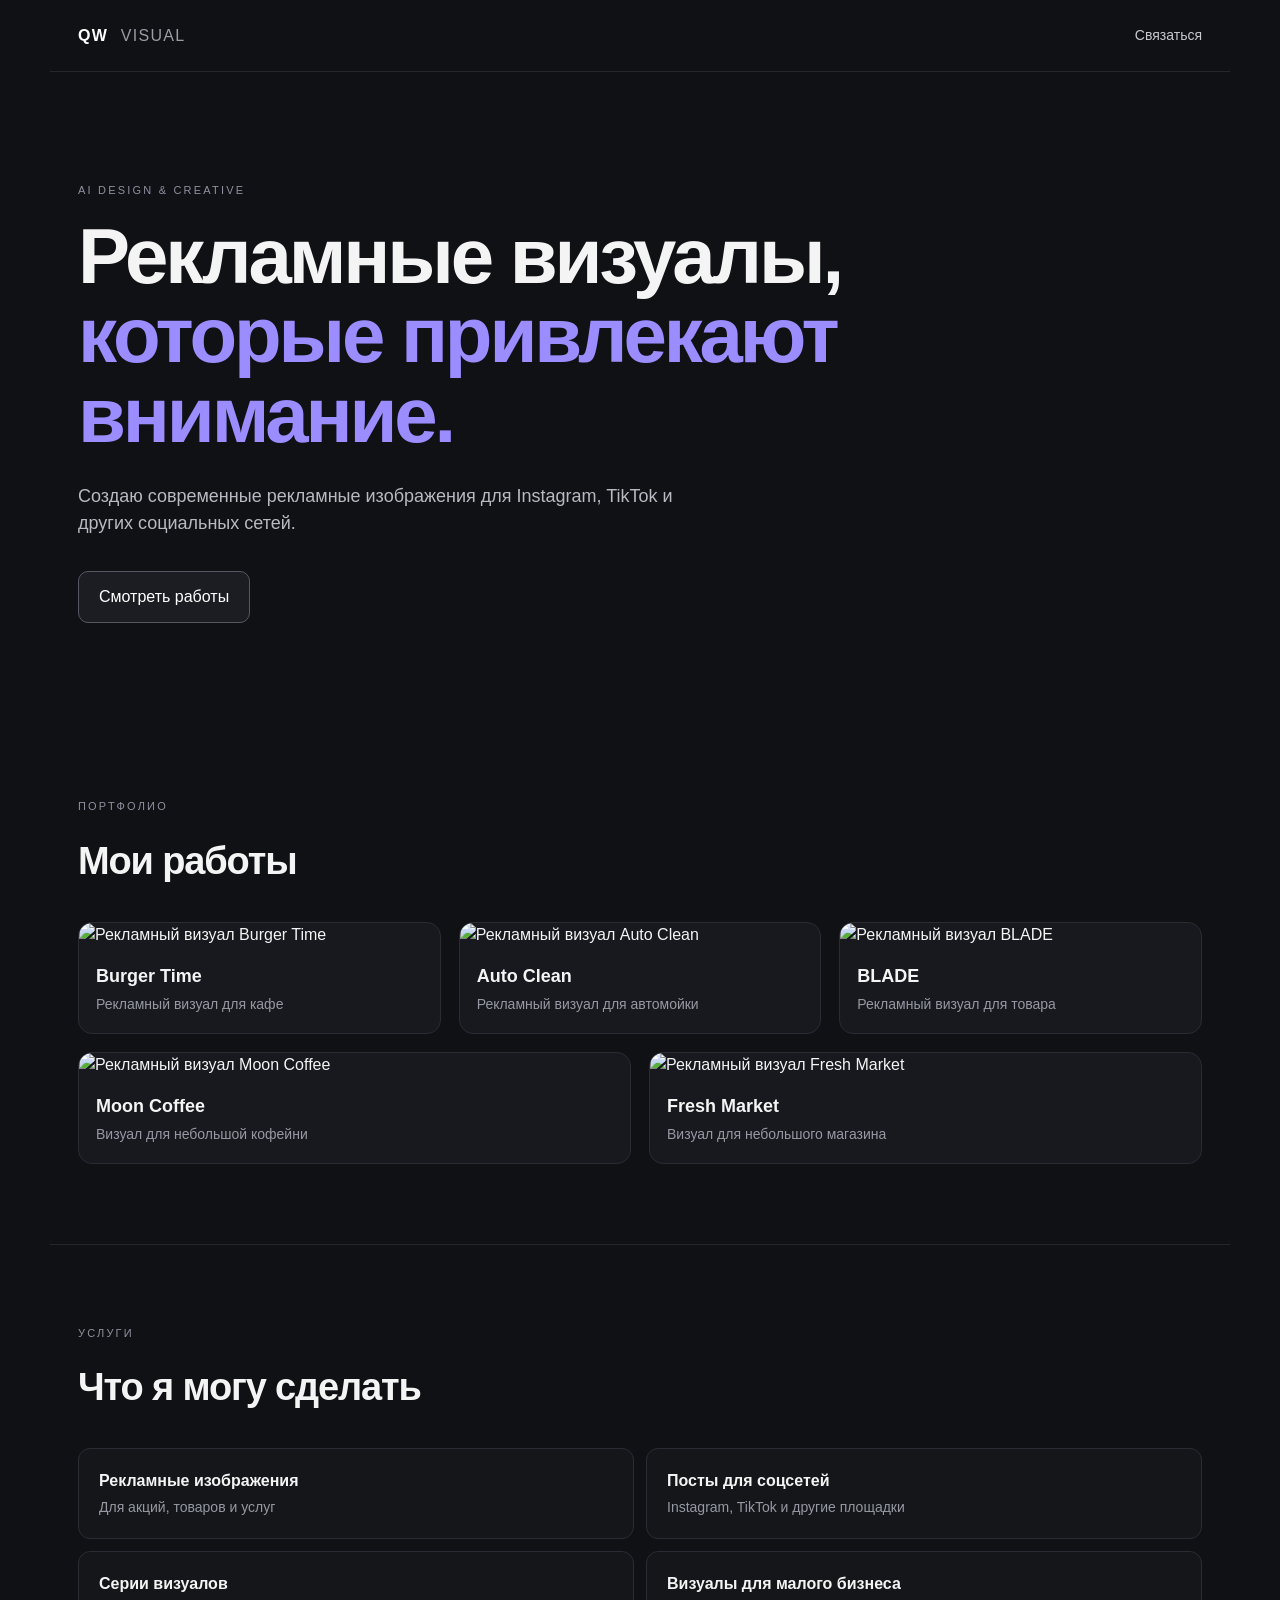
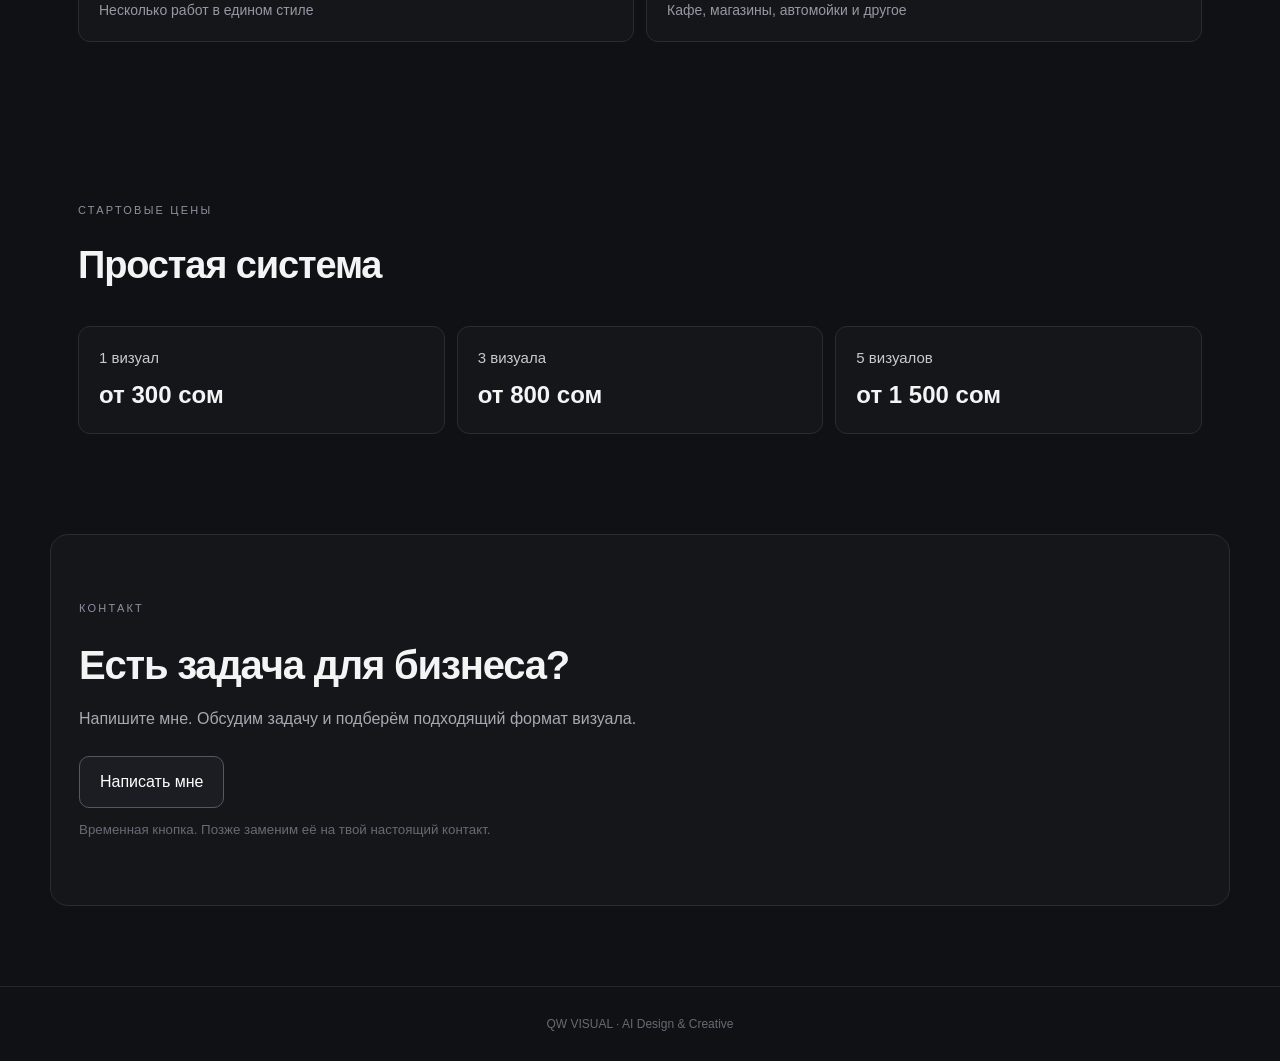
==== index.html @ 050caee1 "Add files via upload" ====
<!doctype html>
<html lang="ru">
<head>
  <meta charset="utf-8">
  <meta name="viewport" content="width=device-width, initial-scale=1">
  <title>QW VISUAL — рекламные визуалы</title>
  <meta name="description" content="QW VISUAL — рекламные визуалы для малого бизнеса и социальных сетей.">
  <link rel="stylesheet" href="style.css">
</head>
<body>
  <header class="nav">
    <a class="brand" href="#">QW <span>VISUAL</span></a>
    <a class="nav-link" href="#contacts">Связаться</a>
  </header>

  <main>
    <section class="hero">
      <p class="eyebrow">AI DESIGN & CREATIVE</p>
      <h1>Рекламные визуалы,<br><span>которые привлекают внимание.</span></h1>
      <p class="hero-text">Создаю современные рекламные изображения для Instagram, TikTok и других социальных сетей.</p>
      <a class="button" href="#works">Смотреть работы</a>
    </section>

    <section id="works" class="section">
      <div class="section-head">
        <p class="eyebrow">ПОРТФОЛИО</p>
        <h2>Мои работы</h2>
      </div>

      <div class="grid">
        <article class="card">
          <img src="images/01_burger_time.png" alt="Рекламный визуал Burger Time">
          <div class="card-info"><h3>Burger Time</h3><p>Рекламный визуал для кафе</p></div>
        </article>
        <article class="card">
          <img src="images/02_auto_clean.png" alt="Рекламный визуал Auto Clean">
          <div class="card-info"><h3>Auto Clean</h3><p>Рекламный визуал для автомойки</p></div>
        </article>
        <article class="card">
          <img src="images/03_blade.png" alt="Рекламный визуал BLADE">
          <div class="card-info"><h3>BLADE</h3><p>Рекламный визуал для товара</p></div>
        </article>
        <article class="card vertical">
          <img src="images/04_moon_coffee.png" alt="Рекламный визуал Moon Coffee">
          <div class="card-info"><h3>Moon Coffee</h3><p>Визуал для небольшой кофейни</p></div>
        </article>
        <article class="card vertical">
          <img src="images/05_fresh_market.png" alt="Рекламный визуал Fresh Market">
          <div class="card-info"><h3>Fresh Market</h3><p>Визуал для небольшого магазина</p></div>
        </article>
      </div>
    </section>

    <section class="section services">
      <div class="section-head">
        <p class="eyebrow">УСЛУГИ</p>
        <h2>Что я могу сделать</h2>
      </div>
      <div class="service-grid">
        <div><strong>Рекламные изображения</strong><span>Для акций, товаров и услуг</span></div>
        <div><strong>Посты для соцсетей</strong><span>Instagram, TikTok и другие площадки</span></div>
        <div><strong>Серии визуалов</strong><span>Несколько работ в едином стиле</span></div>
        <div><strong>Визуалы для малого бизнеса</strong><span>Кафе, магазины, автомойки и другое</span></div>
      </div>
    </section>

    <section class="section prices">
      <div class="section-head">
        <p class="eyebrow">СТАРТОВЫЕ ЦЕНЫ</p>
        <h2>Простая система</h2>
      </div>
      <div class="price-grid">
        <div><span class="price-label">1 визуал</span><strong>от 300 сом</strong></div>
        <div><span class="price-label">3 визуала</span><strong>от 800 сом</strong></div>
        <div><span class="price-label">5 визуалов</span><strong>от 1 500 сом</strong></div>
      </div>
    </section>

    <section id="contacts" class="contact">
      <p class="eyebrow">КОНТАКТ</p>
      <h2>Есть задача для бизнеса?</h2>
      <p>Напишите мне. Обсудим задачу и подберём подходящий формат визуала.</p>
      <a class="button" href="mailto:YOUR_EMAIL@example.com">Написать мне</a>
      <small>Временная кнопка. Позже заменим её на твой настоящий контакт.</small>
    </section>
  </main>

  <footer>QW VISUAL · AI Design & Creative</footer>
</body>
</html>
---- style.css ----
*{box-sizing:border-box}html{scroll-behavior:smooth}body{margin:0;background:#101114;color:#f4f4f5;font-family:Inter,Arial,sans-serif;line-height:1.5}.nav{height:72px;display:flex;align-items:center;justify-content:space-between;max-width:1180px;margin:auto;padding:0 28px;border-bottom:1px solid #25272c}.brand{color:#fff;text-decoration:none;font-weight:700;letter-spacing:.08em}.brand span{font-weight:400;color:#9a9da6;margin-left:7px}.nav-link{color:#c8cad0;text-decoration:none;font-size:14px}.hero{max-width:1180px;margin:auto;padding:110px 28px 95px}.eyebrow{font-size:11px;letter-spacing:.2em;color:#8e91a0;margin:0 0 18px}.hero h1{font-size:clamp(42px,7vw,78px);line-height:1.02;letter-spacing:-.04em;margin:0;max-width:900px}.hero h1 span{color:#9b8cff}.hero-text{max-width:650px;color:#b8bac2;font-size:18px;margin:28px 0 34px}.button{display:inline-block;padding:13px 20px;border:1px solid #555862;border-radius:10px;color:#fff;text-decoration:none;background:#1b1d22}.button:hover{background:#24272d}.section{max-width:1180px;margin:auto;padding:80px 28px}.section-head h2{font-size:38px;letter-spacing:-.03em;margin:0 0 32px}.grid{display:grid;grid-template-columns:repeat(6,1fr);gap:18px;align-items:start}.card{grid-column:span 2;background:#17191e;border:1px solid #292c33;border-radius:14px;overflow:hidden}.card:nth-child(4){grid-column:span 3}.card:nth-child(5){grid-column:span 3}.card img{width:100%;display:block;height:auto}.card-info{padding:16px 17px 18px}.card-info h3{margin:0 0 4px;font-size:18px}.card-info p{margin:0;color:#9699a3;font-size:14px}.services{border-top:1px solid #25272c}.service-grid{display:grid;grid-template-columns:repeat(2,1fr);gap:12px}.service-grid div,.price-grid div{border:1px solid #292c33;border-radius:12px;padding:20px;background:#14161a}.service-grid strong,.service-grid span{display:block}.service-grid span{color:#9699a3;margin-top:4px;font-size:14px}.price-grid{display:grid;grid-template-columns:repeat(3,1fr);gap:12px}.price-grid span,.price-grid strong{display:block}.price-grid .price-label{color:#c8cad0;font-size:15px;margin-bottom:8px}.price-grid strong{font-size:24px;margin-top:0}.contact{max-width:1180px;margin:20px auto 80px;padding:65px 28px;border:1px solid #292c33;border-radius:18px;background:#14161a}.contact h2{font-size:40px;letter-spacing:-.03em;margin:0 0 12px}.contact p:not(.eyebrow){color:#a7a9b2;max-width:600px;margin:0 0 25px}.contact small{display:block;color:#666a74;margin-top:12px}footer{border-top:1px solid #25272c;color:#666a74;text-align:center;padding:28px;font-size:12px}@media(max-width:760px){.hero{padding-top:70px}.grid{display:block}.card{margin-bottom:16px}.service-grid,.price-grid{grid-template-columns:1fr}.section{padding-top:60px;padding-bottom:60px}.contact h2{font-size:32px}}
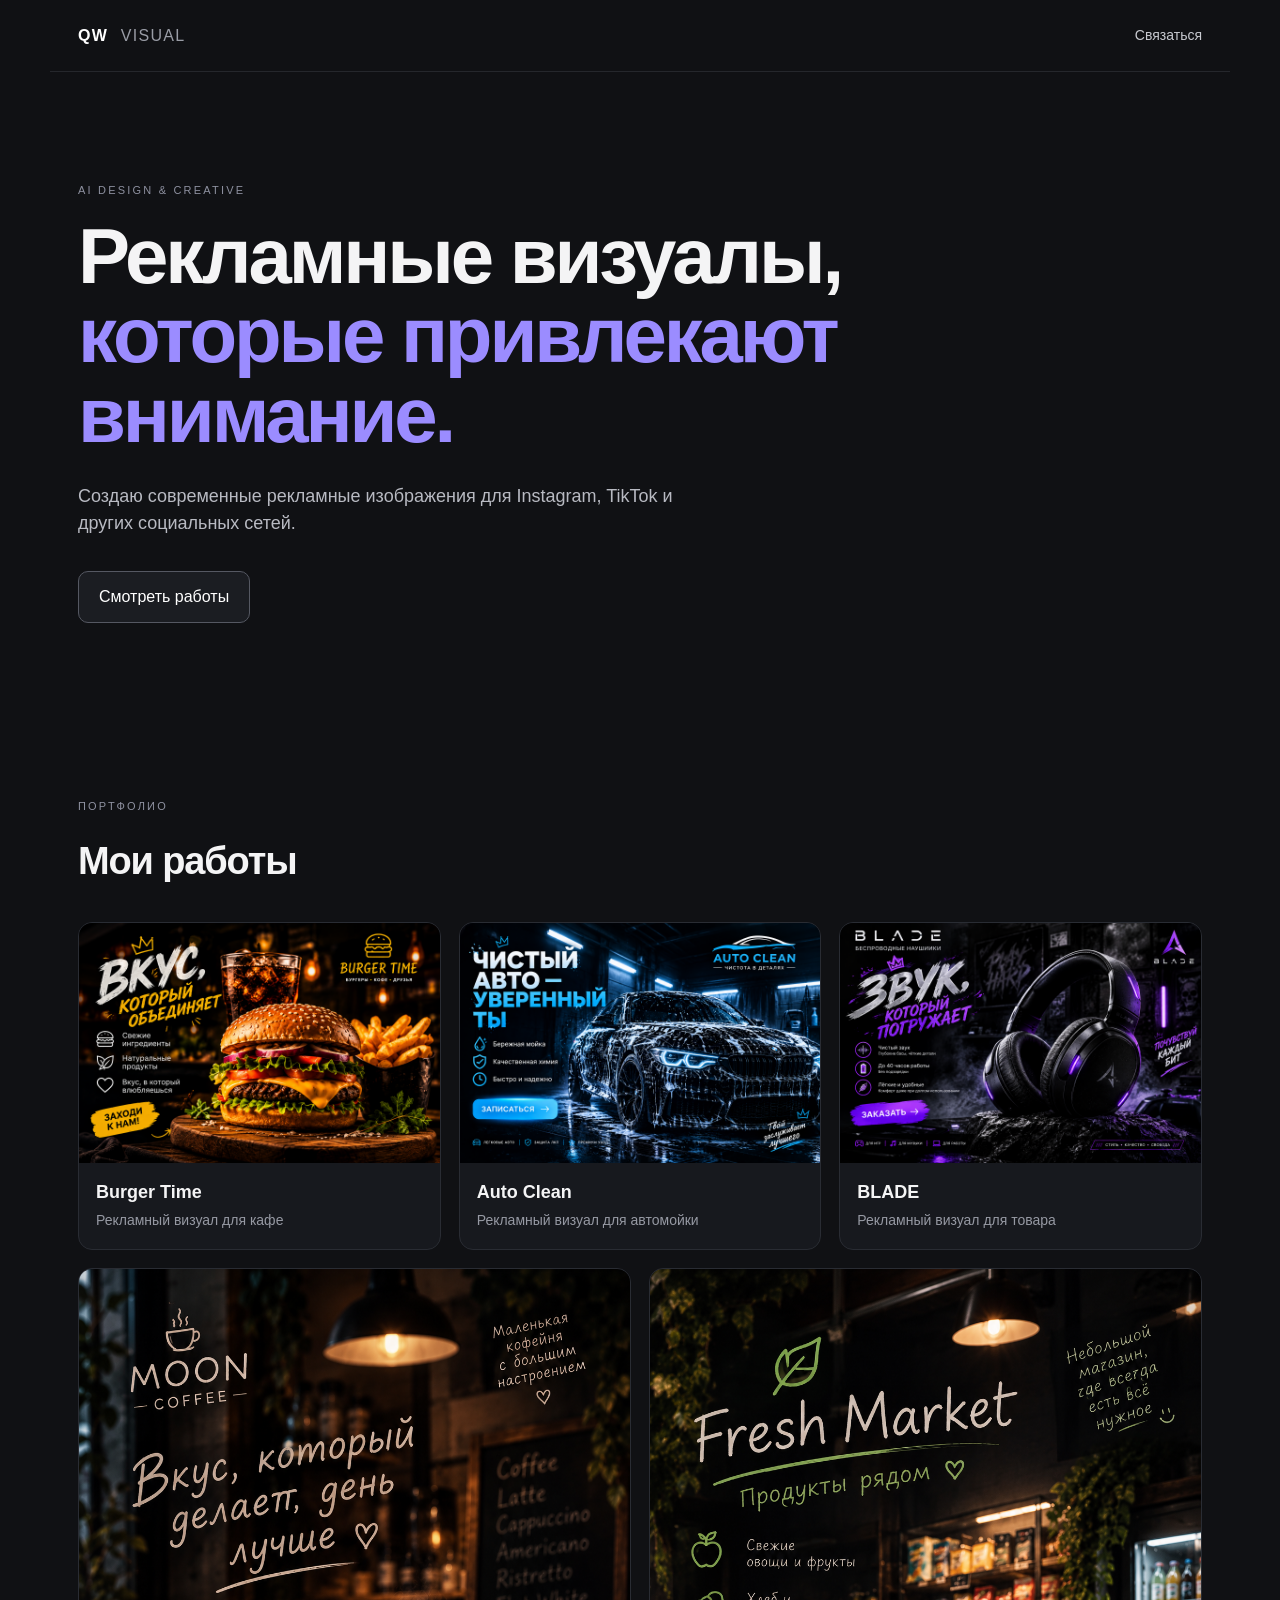
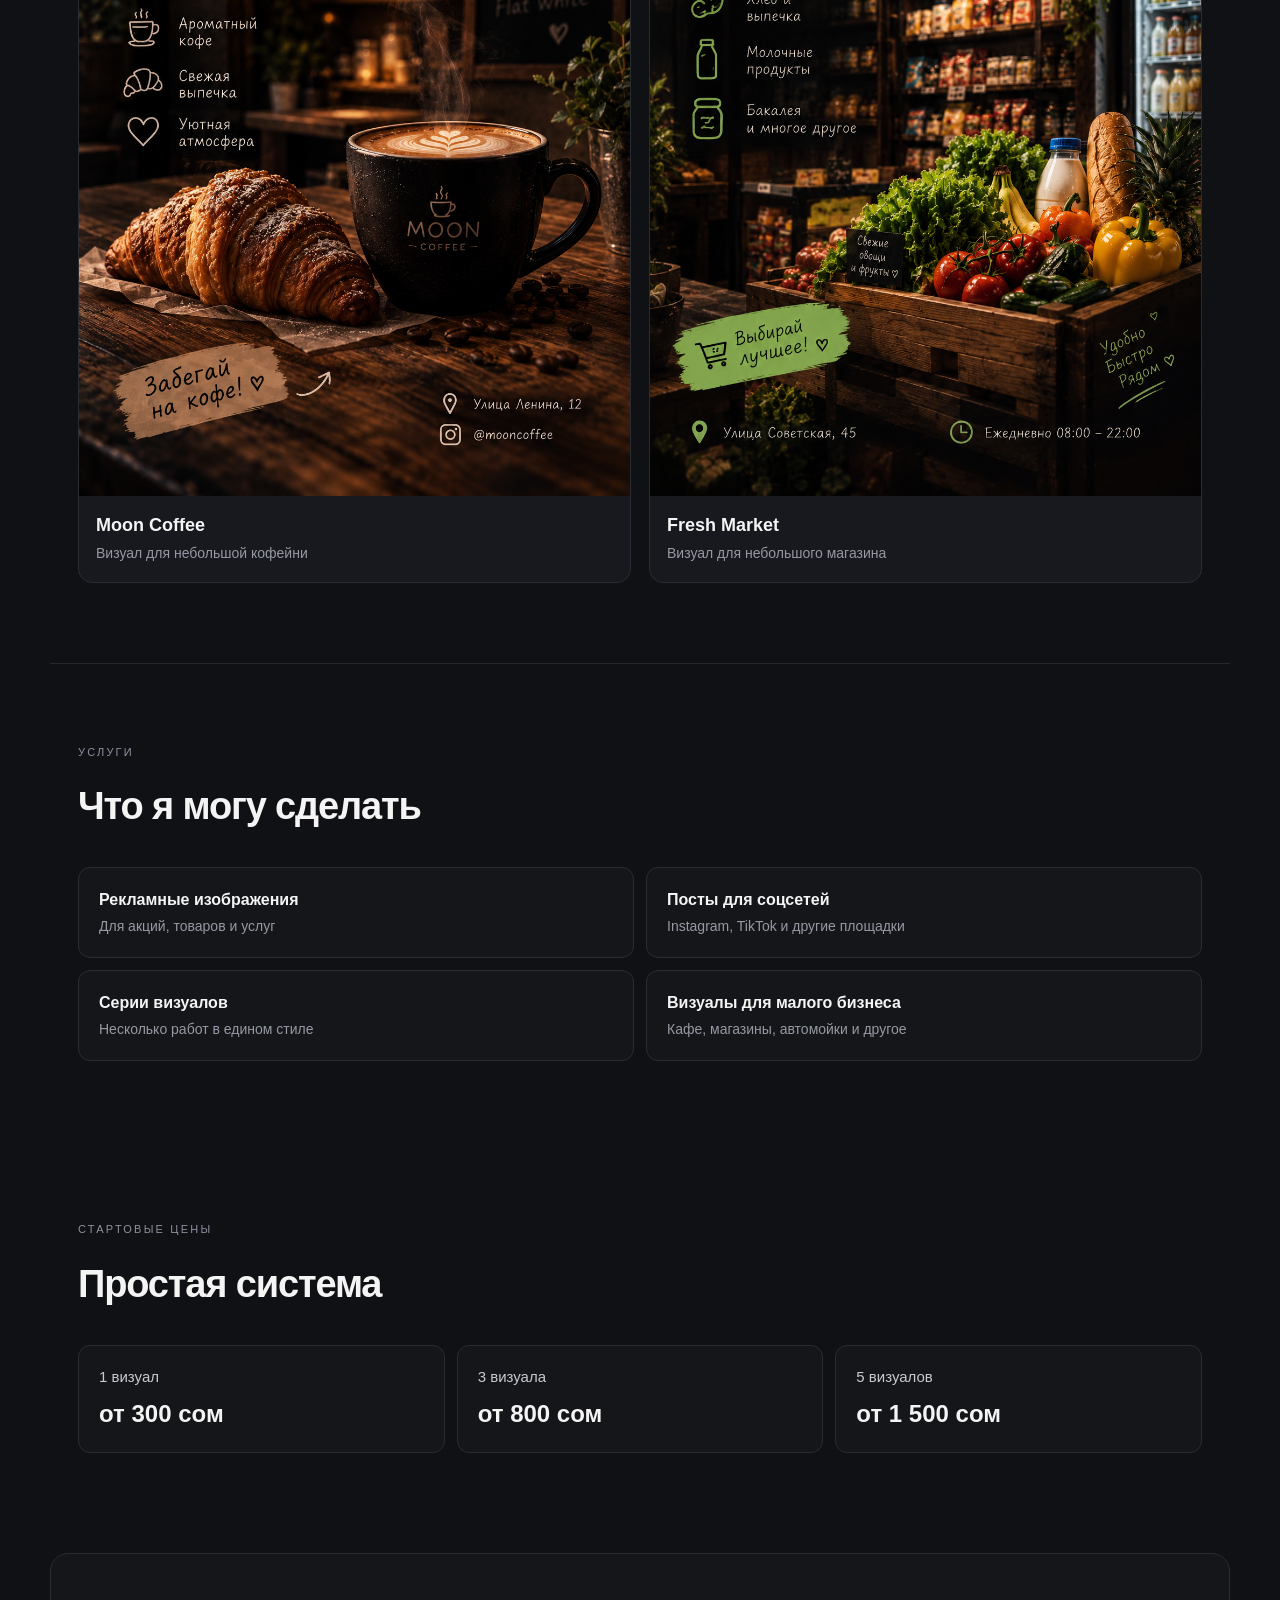
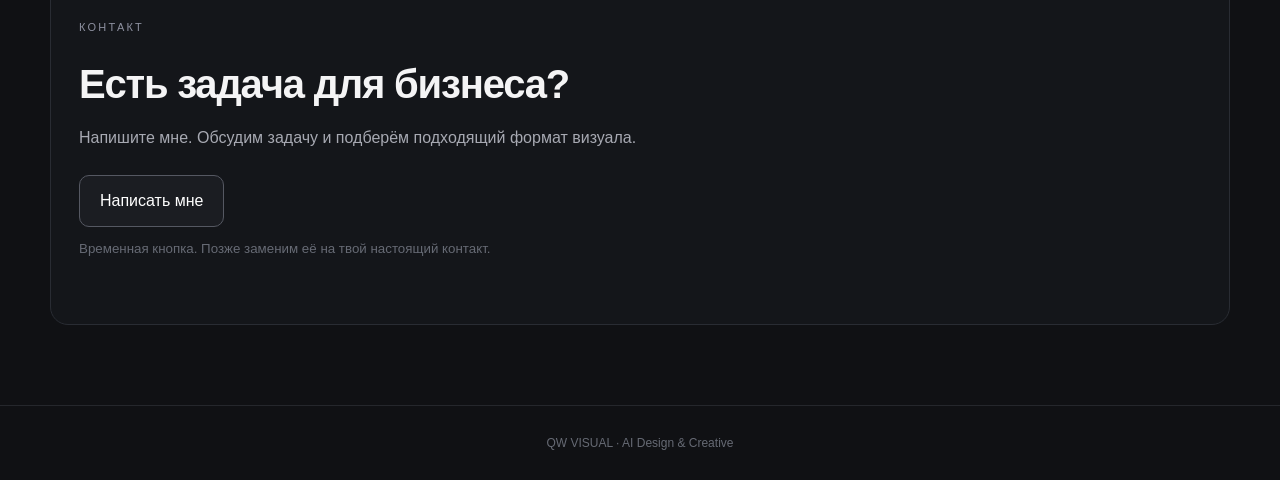
==== commit d9a6892c: "Add files via upload" ====
--- a/index.html
+++ b/index.html
@@ -29,23 +29,23 @@
 
       <div class="grid">
         <article class="card">
-          <img src="images/01_burger_time.png" alt="Рекламный визуал Burger Time">
+          <img src="01_burger_time.png" alt="Рекламный визуал Burger Time">
           <div class="card-info"><h3>Burger Time</h3><p>Рекламный визуал для кафе</p></div>
         </article>
         <article class="card">
-          <img src="images/02_auto_clean.png" alt="Рекламный визуал Auto Clean">
+          <img src="02_auto_clean.png" alt="Рекламный визуал Auto Clean">
           <div class="card-info"><h3>Auto Clean</h3><p>Рекламный визуал для автомойки</p></div>
         </article>
         <article class="card">
-          <img src="images/03_blade.png" alt="Рекламный визуал BLADE">
+          <img src="03_blade.png" alt="Рекламный визуал BLADE">
           <div class="card-info"><h3>BLADE</h3><p>Рекламный визуал для товара</p></div>
         </article>
         <article class="card vertical">
-          <img src="images/04_moon_coffee.png" alt="Рекламный визуал Moon Coffee">
+          <img src="04_moon_coffee.png" alt="Рекламный визуал Moon Coffee">
           <div class="card-info"><h3>Moon Coffee</h3><p>Визуал для небольшой кофейни</p></div>
         </article>
         <article class="card vertical">
-          <img src="images/05_fresh_market.png" alt="Рекламный визуал Fresh Market">
+          <img src="05_fresh_market.png" alt="Рекламный визуал Fresh Market">
           <div class="card-info"><h3>Fresh Market</h3><p>Визуал для небольшого магазина</p></div>
         </article>
       </div>
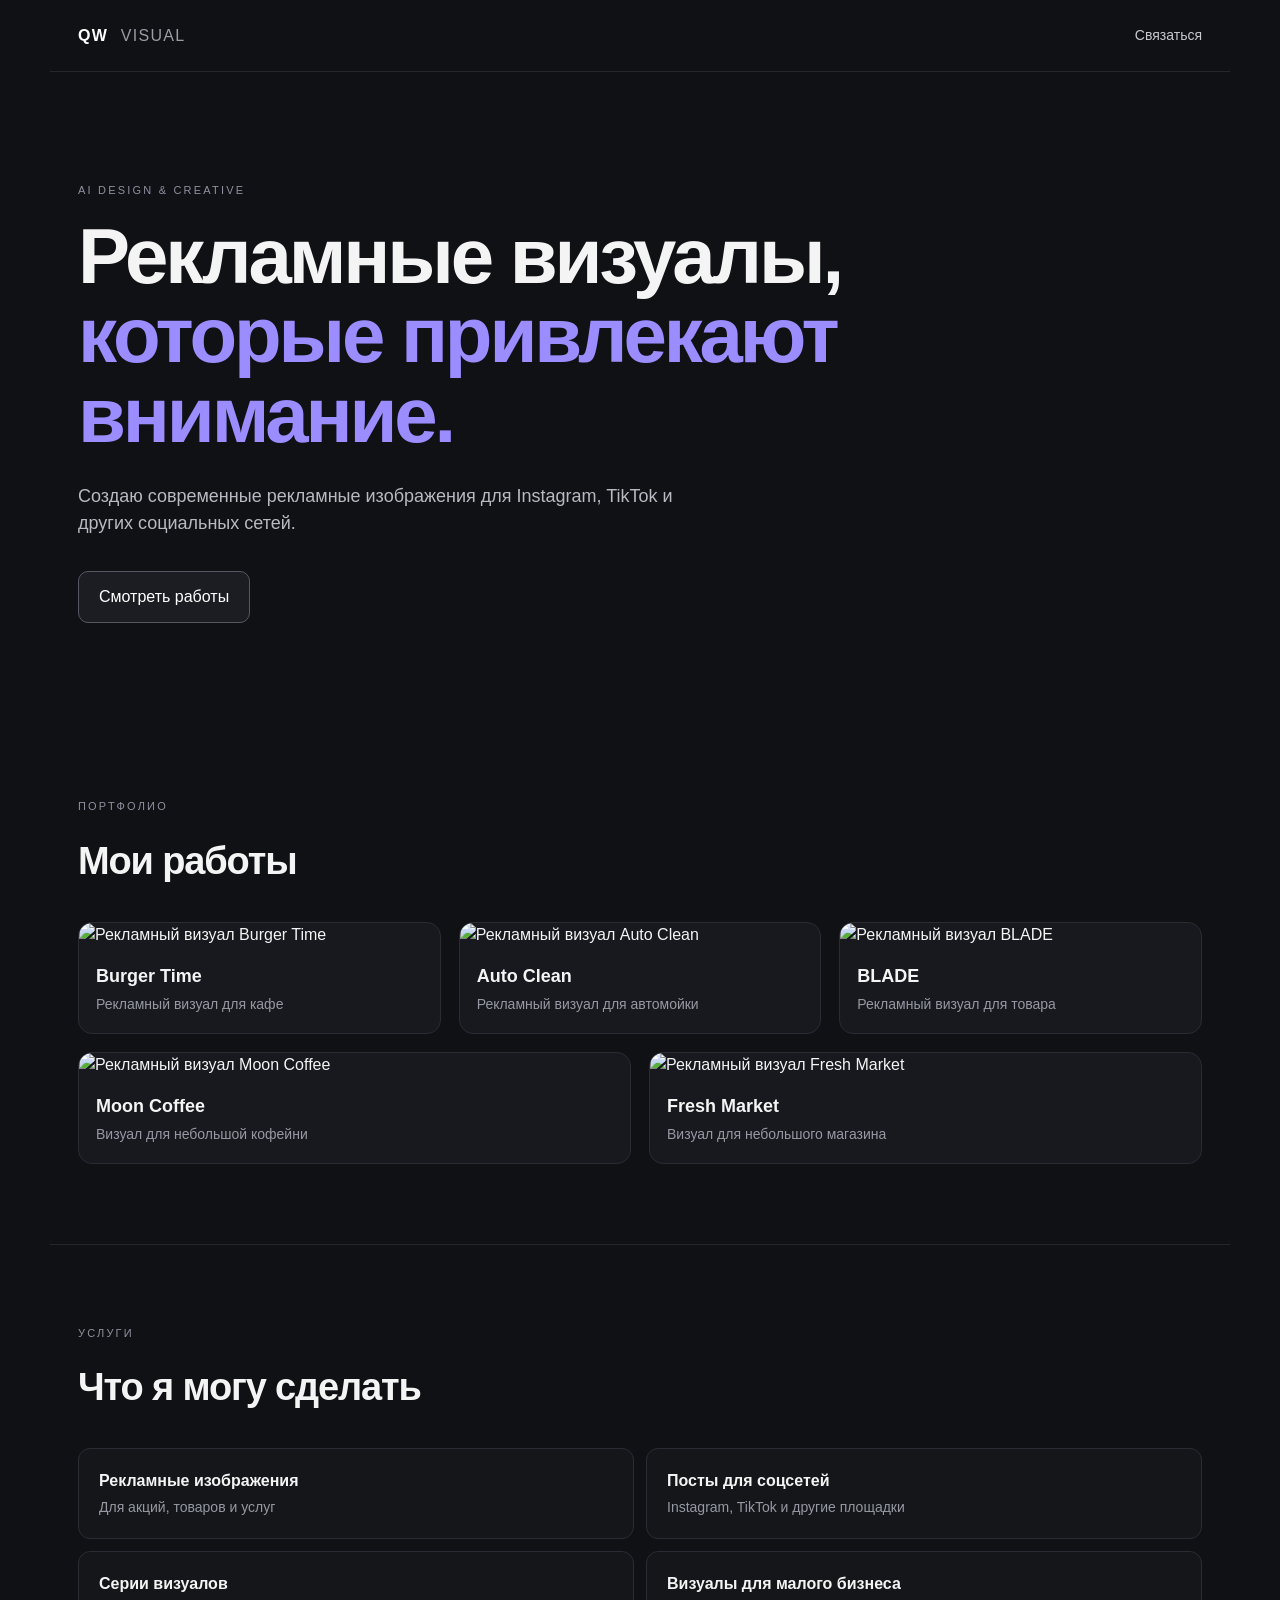
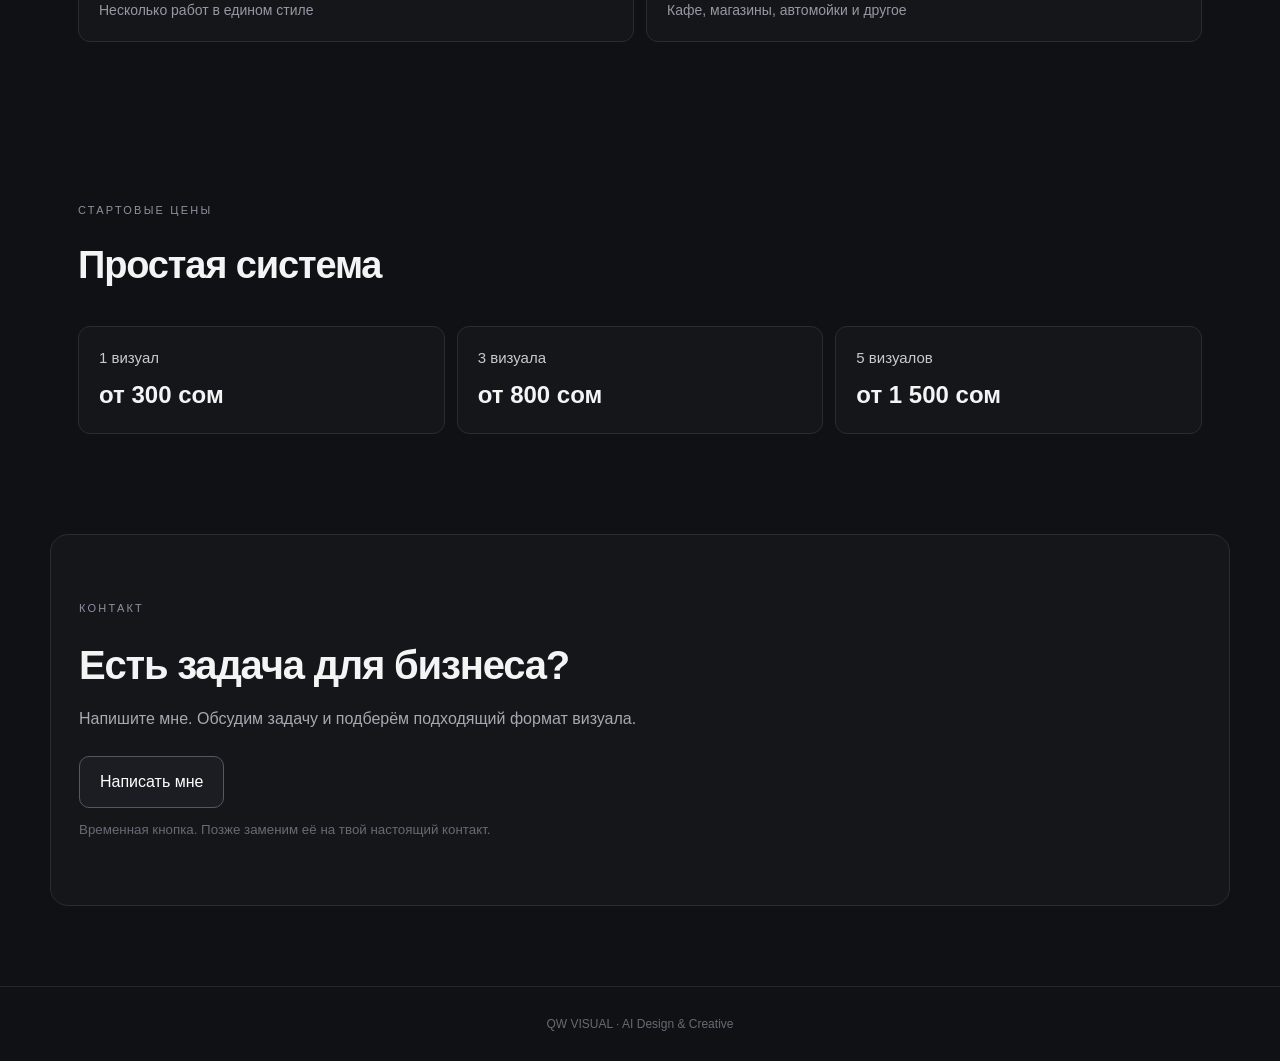
==== commit b0ca8499: "Rename index.html.html to index.html" ====
--- a/index.html
+++ b/index.html
@@ -29,23 +29,23 @@
 
       <div class="grid">
         <article class="card">
-          <img src="01_burger_time.png" alt="Рекламный визуал Burger Time">
+          <img src="images/01_burger_time.png" alt="Рекламный визуал Burger Time">
           <div class="card-info"><h3>Burger Time</h3><p>Рекламный визуал для кафе</p></div>
         </article>
         <article class="card">
-          <img src="02_auto_clean.png" alt="Рекламный визуал Auto Clean">
+          <img src="images/02_auto_clean.png" alt="Рекламный визуал Auto Clean">
           <div class="card-info"><h3>Auto Clean</h3><p>Рекламный визуал для автомойки</p></div>
         </article>
         <article class="card">
-          <img src="03_blade.png" alt="Рекламный визуал BLADE">
+          <img src="images/03_blade.png" alt="Рекламный визуал BLADE">
           <div class="card-info"><h3>BLADE</h3><p>Рекламный визуал для товара</p></div>
         </article>
         <article class="card vertical">
-          <img src="04_moon_coffee.png" alt="Рекламный визуал Moon Coffee">
+          <img src="images/04_moon_coffee.png" alt="Рекламный визуал Moon Coffee">
           <div class="card-info"><h3>Moon Coffee</h3><p>Визуал для небольшой кофейни</p></div>
         </article>
         <article class="card vertical">
-          <img src="05_fresh_market.png" alt="Рекламный визуал Fresh Market">
+          <img src="images/05_fresh_market.png" alt="Рекламный визуал Fresh Market">
           <div class="card-info"><h3>Fresh Market</h3><p>Визуал для небольшого магазина</p></div>
         </article>
       </div>
@@ -80,7 +80,7 @@
       <p class="eyebrow">КОНТАКТ</p>
       <h2>Есть задача для бизнеса?</h2>
       <p>Напишите мне. Обсудим задачу и подберём подходящий формат визуала.</p>
-      <a class="button" href="mailto:YOUR_EMAIL@example.com">Написать мне</a>
+      <a class="button" href="https://t.me/QW_visual" target="_blank" rel="noopener noreferrer">Написать мне</a>
       <small>Временная кнопка. Позже заменим её на твой настоящий контакт.</small>
     </section>
   </main>
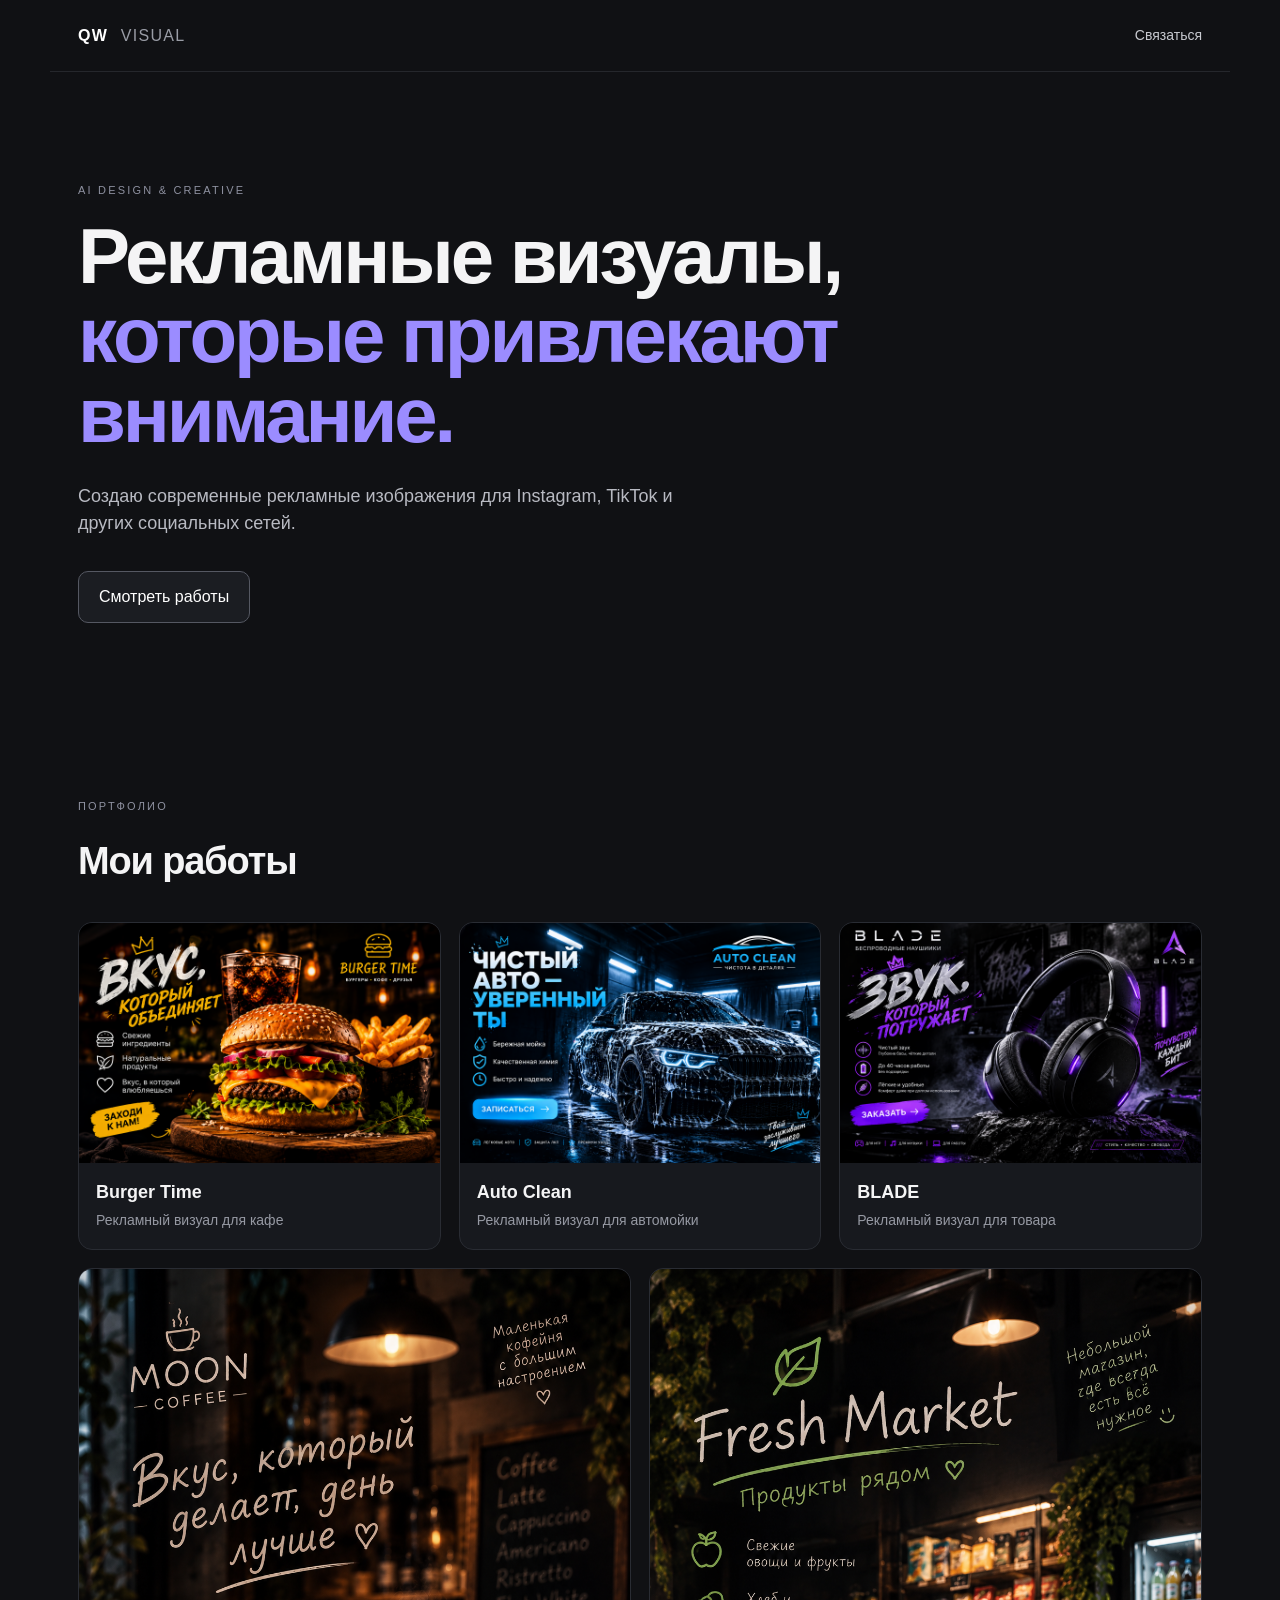
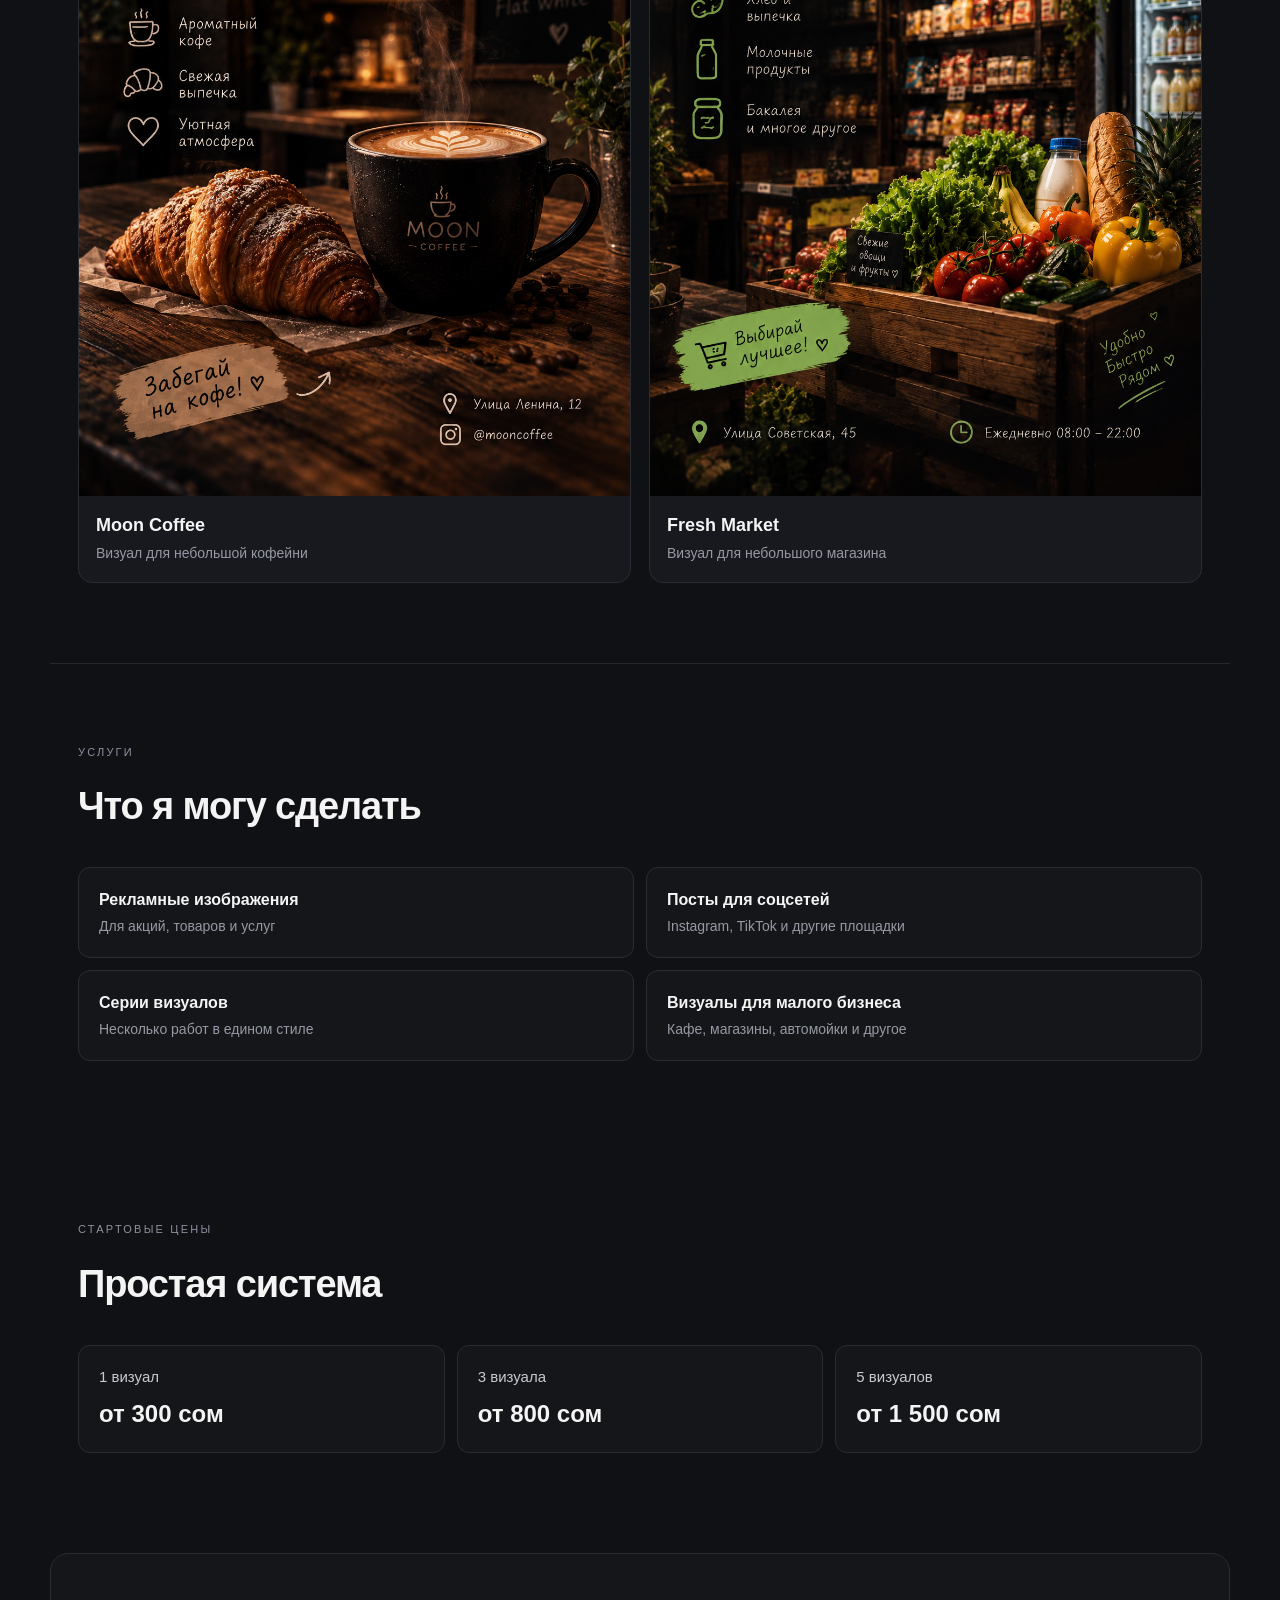
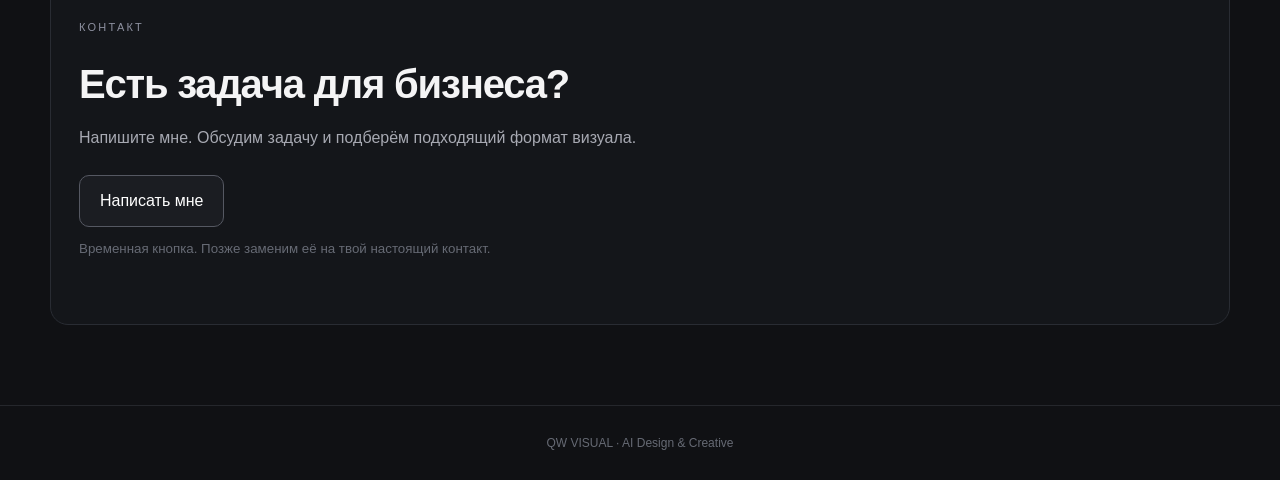
==== commit 3c3e1014: "Add files via upload" ====
--- a/index.html
+++ b/index.html
@@ -29,23 +29,23 @@
 
       <div class="grid">
         <article class="card">
-          <img src="images/01_burger_time.png" alt="Рекламный визуал Burger Time">
+          <img src="01_burger_time.png" alt="Рекламный визуал Burger Time">
           <div class="card-info"><h3>Burger Time</h3><p>Рекламный визуал для кафе</p></div>
         </article>
         <article class="card">
-          <img src="images/02_auto_clean.png" alt="Рекламный визуал Auto Clean">
+          <img src="02_auto_clean.png" alt="Рекламный визуал Auto Clean">
           <div class="card-info"><h3>Auto Clean</h3><p>Рекламный визуал для автомойки</p></div>
         </article>
         <article class="card">
-          <img src="images/03_blade.png" alt="Рекламный визуал BLADE">
+          <img src="03_blade.png" alt="Рекламный визуал BLADE">
           <div class="card-info"><h3>BLADE</h3><p>Рекламный визуал для товара</p></div>
         </article>
         <article class="card vertical">
-          <img src="images/04_moon_coffee.png" alt="Рекламный визуал Moon Coffee">
+          <img src="04_moon_coffee.png" alt="Рекламный визуал Moon Coffee">
           <div class="card-info"><h3>Moon Coffee</h3><p>Визуал для небольшой кофейни</p></div>
         </article>
         <article class="card vertical">
-          <img src="images/05_fresh_market.png" alt="Рекламный визуал Fresh Market">
+          <img src="05_fresh_market.png" alt="Рекламный визуал Fresh Market">
           <div class="card-info"><h3>Fresh Market</h3><p>Визуал для небольшого магазина</p></div>
         </article>
       </div>
